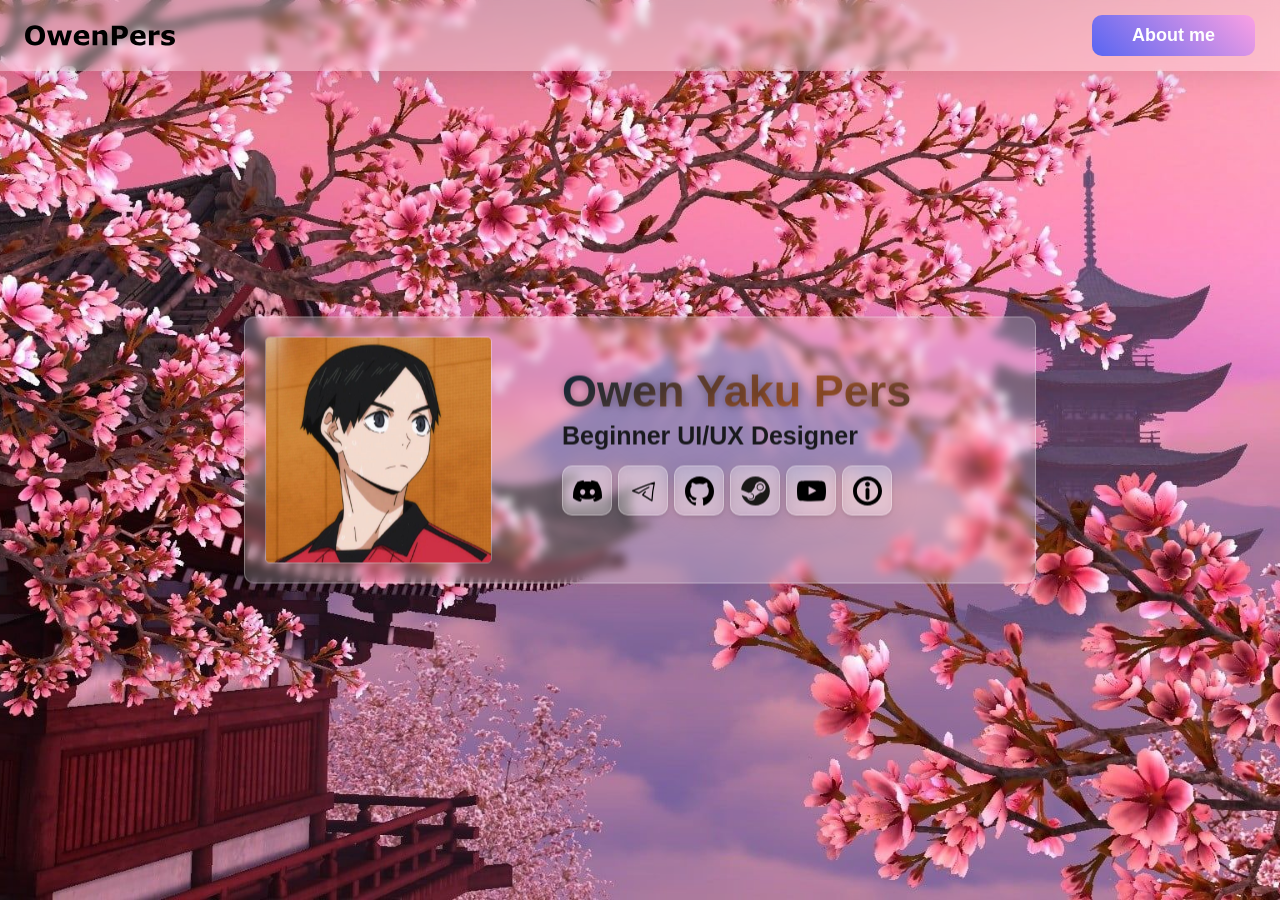
==== index.html @ 0f662122 "Add files via upload" ====
<!DOCTYPE html>
<html lang="ru">
<head>
    <meta charset="UTF-8">
    <link rel="icon" href="favicon.ico">
    <meta name="viewport" content="width=device-width, initial-scale=1.0">
    <link rel="stylesheet" href="style.css">
    <title>OwenPers</title>
</head>

<body>
    <header class="header">
        <div class="header__container">
            <nav class="header__nav">
                <img src="images/LOGO.svg" alt="" class="logo">
                <!-- <ul class="header__list">
                    <li class="header__list-item">
                        <a class="header__list-link active" href="index.html">Home</a>
                    </li>
                    <li class="header__list-item">
                        <a class="header__list-link" href="about.html">About me</a>
                    </li>
                </ul> -->
                <!-- <a href="https://discord.gg/2BnFRdvDfA" class="header__button" target="_blank">Discord Server</a> -->
                 <a href="about.html" class="header__button" title="learn more">About me</a>
            </nav>
        </div>
    </header>
    <main>
        <section class="hero">
            <div class="hero__container">
                <img src="images/avatar/ava.jpg" class="hero__avatar" alt="">
                <div class="hero__content">
                    <div class="hero__text">
                        <h1 class="hero__title">
                            Owen Yaku Pers
                        </h1>
                        <p class="hero__desc">
                            Beginner UI/UX Designer
                        </p>
                    </div>
                    <div class="hero__social">
                        <ul class="hero__list">
                            <li class="hero__list-item">
                                <a href="discord.com/users/971809780475756584" class="hero__list-link hero__list-link-ds" target="_blank"></a>
                            </li>
                            <li class="hero__list-item">
                                <a href="https://t.me/owpers" class="hero__list-link hero__list-link-tg" target="_blank"></a>
                            </li>
                            <li class="hero__list-item">
                                <a href="https://github.com/OwenPwer" class="hero__list-link hero__list-link-gh" target="_blank"></a>
                            </li>
                            <li class="hero__list-item">
                                <a href="https://steamcommunity.com/id/owenpers/" class="hero__list-link hero__list-link-st"></a>
                            </li>
                            <li class="hero__list-item">
                                <a href="https://www.youtube.com/@OwenPersik" class="hero__list-link hero__list-link-yt" target="_blank"></a>
                            </li>
                            <li class="hero__list-item">
                                <a href="https://discord.gg/2BnFRdvDfA" class="hero__list-link hero__list-link-info" target="_blank"></a>
                            </li>
                        </ul>
                    </div>
                </div>
            </div>
        </section>
    </main>

    <div class="background"></div>
</body>

</html>
---- style.css ----
:root {
    --dark: #19191D;
    --gray: #696871;
    --underlinecolor: #23A9F2;
    --discord: #5865F2;
} 
* {
    margin: 0;
    padding: 0;
}

@view-transition {
  navigation: auto;
}

h1, p {
    color: var(--dark);
}

a {
    text-decoration: none;
}

ul {
    list-style: none;
}

body {
    font-family: 'Segoe UI', Tahoma, Verdana, sans-serif;
}

.logo {
    max-width: 150px;
}

.header {
    padding-block: 15px;
    padding-inline: 25px;
    background: rgba(255, 255, 255, 0.3);
    border-radius: 0px;
    box-shadow: 0 4px 30px rgba(0, 0, 0, 0.1);
    backdrop-filter: blur(4.9px);
    -webkit-backdrop-filter: blur(4.9px);
}

.header__container {
    margin-inline: auto;
    max-width: 100%;
}
.header__nav {
    display: flex;
    justify-content: space-between;
}
.header__list {
    display: flex;
    gap: 20px;
    align-items: center;
}
.header__list-link {
    font-weight: 700;
    letter-spacing: -0.47px;
    color: var(--gray);
    transition: color 0.3s;
}
.header__list-link.active {
    color: var(--dark);
    border-bottom: 2px solid var(--underlinecolor);
    padding-bottom: 3.14159265358979323846264338327950288419716939937510px;
}
.header__list-link:hover {
    color: var(--dark);
}
.header__button {
    font-weight: 700;
    font-size: 18px;
    color: white;
    padding: 10px 40px;
    background: linear-gradient(45deg, var(--discord), #FBA0E3);
    border-radius: 10px;
    transition: 0.3s;
}

.header__button:hover {
    animation: pulse 1s infinite;
}

@keyframes pulse {
    0% {
        box-shadow: 0 0 0 0 rgba(88, 101, 242, 0.7);
    }
    70% {
        box-shadow: 0 0 0 10px rgba(88, 101, 242, 0);
    }
    100% {
        box-shadow: 0 0 0 0 rgba(88, 101, 242, 0);
    }
}

.hero {
    padding-block: 100px;
}

.hero__container {
    width: 750px;
    height: 225px;
    padding: 20px;
    background: rgba(255, 255, 255, 0.2);
    border-radius: 10px;
    box-shadow: 0 4px 30px rgba(0, 0, 0, 0.1);
    backdrop-filter: blur(5px);
    -webkit-backdrop-filter: blur(5px);
    border: 1px solid rgba(255, 255, 255, 0.3);
    display: flex;
    align-items: center;
    position: absolute;
    top: 50%;
    left: 50%;
    transform: translate(-50%, -50%);
    gap: 70px;

}
.hero__avatar {
    width: 225px;
    height: 225px;
    border-radius: 5px;
    object-fit: cover;
    border: 1px solid rgba(255, 255, 255, 0.3);
}

.hero__text {
    font-weight: 700;
    font-family: Verdana, sans-serif;
}

.hero__title {
    font-size: 45px;
    margin: 0 0 4px;
    background: linear-gradient(145deg, #0D2B45, #B45E2E, #0D2B45);
    -webkit-background-clip: text;
    background-clip: text;
    color: transparent;
    text-shadow: 0 0 8px rgba(0, 0, 0, 0.35);
    background-size: 100% 300%;
    animation: h1gra 2.5s linear infinite;
}

.hero__title-alt {
    margin: 0 0 4px;
    background: linear-gradient(145deg, #0D2B45, #B45E2E, #0D2B45);
    -webkit-background-clip: text;
    background-clip: text;
    color: transparent;
    text-shadow: 0 0 8px rgba(0, 0, 0, 0.35);
    background-size: 100% 300%;
    animation: h1gra 2.5s linear infinite;
}

@keyframes h1gra {
    0% {
        background-position: 50% 0%;
    }
    50% {
        background-position: 50% 100%;
    }
    100% {
        background-position: 50% 0%;
    }
}

.hero__desc {
    font-size: 25px;
    color: var(--dark);
}

.hero__list {
    padding-block: 15px;
    display: flex;
    gap: 6px;
    align-items: center;
    padding-left: 0; 
}


.hero__list-link {
    width: 50px;
    height: 50px; 
    display: inline-flex;
    align-items: center;
    justify-content: center;
    background: rgba(255, 255, 255, 0.2);
    border-radius: 10px;
    box-shadow: 0 4px 30px rgba(0, 0, 0, 0.1), 0 2px 4px rgba(0, 0, 0, 0.1);
    backdrop-filter: blur(5px);
    -webkit-backdrop-filter: blur(5px);
    border: 1px solid rgba(255, 255, 255, 0.3);
    box-sizing: border-box;
    transition: all 0.2s ease;
    background-position: center;
    background-repeat: no-repeat;
    background-size: 60% 60%;
}

.hero__list-link:hover {
    opacity: 1;
    width: 45px;
    height: 45px;
    background-color: rgba(255, 255, 255, 0.4);
    border-color: rgba(255, 255, 255, 0.9);
    background-position: center;
    background-repeat: no-repeat;
    background-size: 60% 60%;
}

.hero__list-link-ds, .hero__list-link-tg, .hero__list-link-gh, .hero__list-link-yt, .hero__list-link-st, hero__list-link-info {
    background-position: center;
    background-repeat: no-repeat;
    background-size: 60% 60%;
}

.hero__list-link-ds {
    background-image: url('images/social/ds.svg');
}
.hero__list-link-tg {
    background-image: url('images/social/tg.svg');
}
.hero__list-link-gh {
    background-image: url('images/social/gh.svg');
}
.hero__list-link-yt {
    background-image: url('images/social/yt.svg');
}
.hero__list-link-st {
    background-image: url('images/social/st.svg');
}
.hero__list-link-info {
    background-image: url('images/social/info.svg');
}

.main {
    padding-block: 100px;
}

.main__content {
    display: flex;
    flex-direction: row;
    align-items: flex-start;
    gap: 45px;
} 

.main__container {
    width: 1035px;
    height: auto;
    padding: 20px;
    background: rgba(255, 255, 255, 0.2);
    border-radius: 10px;
    box-shadow: 0 4px 30px rgba(0, 0, 0, 0.1);
    backdrop-filter: blur(5px);
    -webkit-backdrop-filter: blur(5px);
    border: 1px solid rgba(255, 255, 255, 0.3);
    display: flex;
    position: absolute;
    top: 50%;
    left: 50%;
    transform: translate(-50%, -50%);
}

.main__avatar {
    width: 210px;
    height: 210px;
    border-radius: 5px;
    object-fit: cover;
    border: 1px solid rgba(255, 255, 255, 0.3);
    margin-top: 15px;
    margin-left: 15px;
}

.main__title {
    margin: 0;
}

.main__text-content {
    background: rgba(255, 255, 255, 0.2);
    border-radius: 10px;
    box-shadow: 0 4px 30px rgba(0, 0, 0, 0.1);
    backdrop-filter: blur(5px);
    -webkit-backdrop-filter: blur(5px);
    border: 1px solid rgba(255, 255, 255, 0.3);
    display: flex;
    flex-direction: column; /* Добавляем, чтобы элементы шли вертикально */
    padding: 15px; /* Вместо padding-block используем padding */
    margin-top: 20px;
    max-height: 212px;
}

.main__desc {
    font-weight: 500;
    font-size: 20px;
    margin-top: 10px;
}

.main__desc p {
    margin: 0; 
}

.backgr {
    height: 100vh;
    background-image: url('images/bg/8.jpg');
    background-size: cover;
    background-repeat: no-repeat;
    background-position: center;
    position: absolute;
    top: 0;
    left: 0;
    width: 100%;
    z-index: -1;
}


.background {
    height: 100vh;
    background-image: url('images/bg/5.jpg');
    background-size: cover;
    background-repeat: no-repeat;
    background-position: center;
    position: absolute;
    top: 0;
    left: 0;
    width: 100%;
    z-index: -1;
}
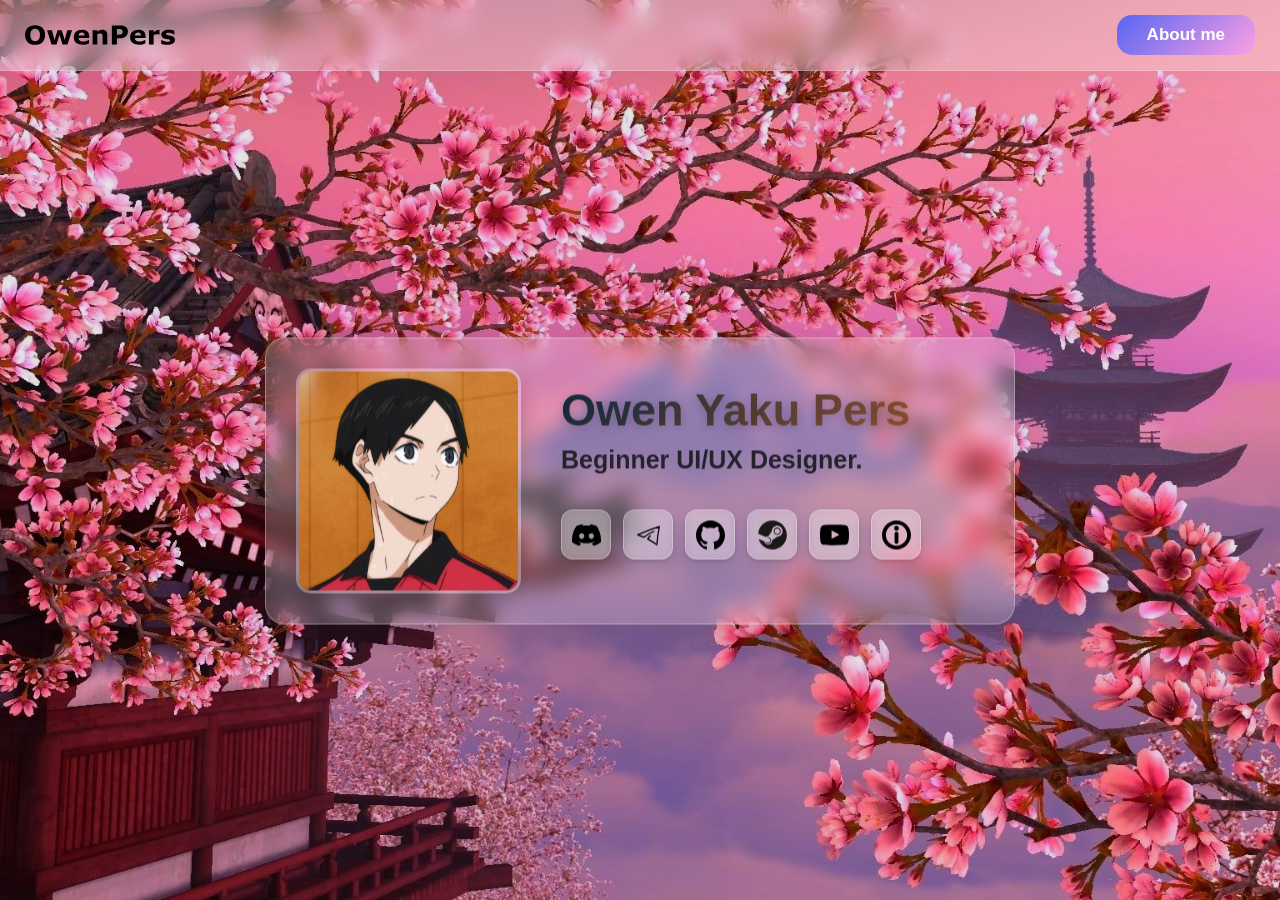
==== commit 3a85b668: "Add files via upload" ====
--- a/index.html
+++ b/index.html
@@ -5,59 +5,81 @@
     <link rel="icon" href="favicon.ico">
     <meta name="viewport" content="width=device-width, initial-scale=1.0">
     <link rel="stylesheet" href="style.css">
-    <title>OwenPers</title>
+    <title>Owen Pers | UI/UX Designer</title>
+    <meta name="description" content="Owen Yaku Pers - начинающий UI/UX дизайнер">
 </head>
 
 <body>
     <header class="header">
         <div class="header__container">
             <nav class="header__nav">
-                <img src="images/LOGO.svg" alt="" class="logo">
-                <!-- <ul class="header__list">
-                    <li class="header__list-item">
-                        <a class="header__list-link active" href="index.html">Home</a>
-                    </li>
-                    <li class="header__list-item">
-                        <a class="header__list-link" href="about.html">About me</a>
-                    </li>
-                </ul> -->
-                <!-- <a href="https://discord.gg/2BnFRdvDfA" class="header__button" target="_blank">Discord Server</a> -->
-                 <a href="about.html" class="header__button" title="learn more">About me</a>
+                <img src="images/LOGO.svg" alt="Owen Pers logo" class="logo" loading="lazy">
+                <a href="about.html" class="header__button" title="Learn more about me">About me</a>
             </nav>
         </div>
     </header>
+
     <main>
-        <section class="hero">
+        <section class="hero" aria-labelledby="hero-title">
             <div class="hero__container">
-                <img src="images/avatar/ava.jpg" class="hero__avatar" alt="">
+                <img src="images/avatar/ava.jpg" 
+                     class="hero__avatar" 
+                     alt="Owen Yaku Pers avatar"
+                     loading="lazy">
+                
                 <div class="hero__content">
                     <div class="hero__text">
-                        <h1 class="hero__title">
+                        <h1 class="hero__title" id="hero-title">
                             Owen Yaku Pers
                         </h1>
                         <p class="hero__desc">
-                            Beginner UI/UX Designer
+                            Beginner UI/UX Designer.
                         </p>
                     </div>
+                    
                     <div class="hero__social">
                         <ul class="hero__list">
                             <li class="hero__list-item">
-                                <a href="discord.com/users/971809780475756584" class="hero__list-link hero__list-link-ds" target="_blank"></a>
+                                <a href="https://discord.com/users/971809780475756584" 
+                                   class="hero__list-link hero__list-link-ds" 
+                                   target="_blank" 
+                                   rel="noopener noreferrer"
+                                   aria-label="Discord profile"></a>
                             </li>
                             <li class="hero__list-item">
-                                <a href="https://t.me/owpers" class="hero__list-link hero__list-link-tg" target="_blank"></a>
+                                <a href="https://t.me/owpers" 
+                                   class="hero__list-link hero__list-link-tg" 
+                                   target="_blank" 
+                                   rel="noopener noreferrer"
+                                   aria-label="Telegram channel"></a>
                             </li>
                             <li class="hero__list-item">
-                                <a href="https://github.com/OwenPwer" class="hero__list-link hero__list-link-gh" target="_blank"></a>
+                                <a href="https://github.com/OwenPwer" 
+                                   class="hero__list-link hero__list-link-gh" 
+                                   target="_blank" 
+                                   rel="noopener noreferrer"
+                                   aria-label="GitHub profile"></a>
                             </li>
                             <li class="hero__list-item">
-                                <a href="https://steamcommunity.com/id/owenpers/" class="hero__list-link hero__list-link-st"></a>
+                                <a href="https://steamcommunity.com/id/owenpers/" 
+                                   class="hero__list-link hero__list-link-st"
+                                   target="_blank" 
+                                   rel="noopener noreferrer"
+                                   aria-label="Steam profile"></a>
                             </li>
                             <li class="hero__list-item">
-                                <a href="https://www.youtube.com/@OwenPersik" class="hero__list-link hero__list-link-yt" target="_blank"></a>
+                                <a href="https://www.youtube.com/@OwenPersik" 
+                                   class="hero__list-link hero__list-link-yt" 
+                                   target="_blank" 
+                                   rel="noopener noreferrer"
+                                   aria-label="YouTube channel"></a>
                             </li>
                             <li class="hero__list-item">
-                                <a href="https://discord.gg/2BnFRdvDfA" class="hero__list-link hero__list-link-info" target="_blank"></a>
+                                <a href="https://discord.gg/2BnFRdvDfA" 
+                                   class="hero__list-link hero__list-link-info" 
+                                   target="_blank" 
+                                   rel="noopener noreferrer"
+                                   aria-label="Discord server"></a>
                             </li>
                         </ul>
                     </div>
@@ -66,7 +88,6 @@
         </section>
     </main>
 
-    <div class="background"></div>
+    <div class="background" role="presentation" aria-hidden="true"></div>
 </body>
-
-</html> +</html>
--- a/style.css
+++ b/style.css
@@ -4,146 +4,239 @@
     --underlinecolor: #23A9F2;
     --discord: #5865F2;
 } 
+
 * {
     margin: 0;
     padding: 0;
-}
-
-@view-transition {
-  navigation: auto;
-}
-
+    box-sizing: border-box; /* чтобы padding не ломал верстку */
+}
+
+/* экспериментировал с переходами между страницами */
+@media (prefers-reduced-motion: reduce) {
+  @view-transition {
+    navigation: none;
+  }
+}
+
+/* базовые стили */
 h1, p {
     color: var(--dark);
 }
 
 a {
-    text-decoration: none;
+    text-decoration: none; /* убрал подчеркивание, надоело */
 }
 
 ul {
-    list-style: none;
+    list-style: none; /* убираем точки у списков */
 }
 
 body {
     font-family: 'Segoe UI', Tahoma, Verdana, sans-serif;
-}
-
-.logo {
-    max-width: 150px;
-}
-
+    margin: 0;
+    min-height: 100vh;
+    background-image: url('images/bg/lmao.jpg');
+    background-size: cover;
+    background-repeat: no-repeat;
+    background-position: center;
+    /* чет прикольный фон получился */
+}
+
+/* ===== ШАПКА ===== */
 .header {
-    padding-block: 15px;
-    padding-inline: 25px;
+    position: sticky;
+    top: 0;
+    z-index: 100; /* чтобы быть поверх всего */
+    padding: 15px 25px;
     background: rgba(255, 255, 255, 0.3);
-    border-radius: 0px;
-    box-shadow: 0 4px 30px rgba(0, 0, 0, 0.1);
-    backdrop-filter: blur(4.9px);
-    -webkit-backdrop-filter: blur(4.9px);
+    backdrop-filter: blur(10px); /* матовое стекло */
+    -webkit-backdrop-filter: blur(10px); /* для Safari */
+    border-bottom: 1px solid rgba(255, 255, 255, 0.2);
 }
 
 .header__container {
     margin-inline: auto;
     max-width: 100%;
 }
+
 .header__nav {
     display: flex;
     justify-content: space-between;
-}
+    align-items: center;
+}
+
+/* меню на будущее, пока не используется */
 .header__list {
     display: flex;
     gap: 20px;
     align-items: center;
 }
+
 .header__list-link {
     font-weight: 700;
-    letter-spacing: -0.47px;
+    letter-spacing: -0.47px; /* подогнал на глаз */
     color: var(--gray);
     transition: color 0.3s;
 }
+
 .header__list-link.active {
     color: var(--dark);
     border-bottom: 2px solid var(--underlinecolor);
-    padding-bottom: 3.14159265358979323846264338327950288419716939937510px;
-}
+    padding-bottom: 3.1415926px; /* было смешное число пи, сократил */
+}
+
 .header__list-link:hover {
     color: var(--dark);
 }
+
+/* кнопка "About me" / "Back" */
 .header__button {
+    font-family: 'Segoe UI', Tahoma, Verdana, sans-serif;
     font-weight: 700;
-    font-size: 18px;
+    font-size: 17px;
     color: white;
-    padding: 10px 40px;
-    background: linear-gradient(45deg, var(--discord), #FBA0E3);
-    border-radius: 10px;
-    transition: 0.3s;
+    padding: 10px 30px;
+    background: linear-gradient(135deg, var(--discord), #FBA0E3); /* градиент залипательный */
+    border-radius: 15px; /* скруглим побольше */
+    transition: all 0.3s ease;
+    border: none;
+    cursor: pointer;
+    display: inline-block;
 }
 
 .header__button:hover {
-    animation: pulse 1s infinite;
-}
-
+    box-shadow: 0 5px 20px rgba(88, 101, 242, 0.4);
+    animation: pulse 1.5s infinite; /* пульсация при наведении */
+}
+
+.header__button:focus-visible {
+    outline: 2px solid white;
+    outline-offset: 2px;
+}
+
+/* ===== ЛОГОТИП ===== */
+.logo {
+    max-width: 150px;
+    height: auto;
+    transition: opacity 0.3s ease;
+}
+
+.logo:hover {
+    opacity: 0.8; /* чуть прозрачнее */
+}
+
+/* ===== АНИМАЦИИ ===== */
+/* пульсация для кнопки */
 @keyframes pulse {
-    0% {
-        box-shadow: 0 0 0 0 rgba(88, 101, 242, 0.7);
-    }
-    70% {
-        box-shadow: 0 0 0 10px rgba(88, 101, 242, 0);
-    }
-    100% {
-        box-shadow: 0 0 0 0 rgba(88, 101, 242, 0);
-    }
-}
-
+    0% { box-shadow: 0 0 0 0 rgba(88, 101, 242, 0.7); }
+    70% { box-shadow: 0 0 0 10px rgba(88, 101, 242, 0); }
+    100% { box-shadow: 0 0 0 0 rgba(88, 101, 242, 0); }
+}
+
+/* старая анимация для заголовка, пока оставил */
+@keyframes h1gra {
+    0% { background-position: 50% 0%; }
+    50% { background-position: 50% 100%; }
+    100% { background-position: 50% 0%; }
+}
+
+/* новая анимация для градиента */
+@keyframes gradientFlow {
+    0% { background-position: 0% 50%; }
+    50% { background-position: 100% 50%; }
+    100% { background-position: 0% 50%; }
+}
+
+/* появление главного блока */
+@keyframes fadeInScale {
+    from {
+        opacity: 0;
+        transform: translate(-50%, -40%) scale(0.95);
+    }
+    to {
+        opacity: 1;
+        transform: translate(-50%, -50%) scale(1);
+    }
+}
+
+/* ===== ГЛАВНАЯ СТРАНИЦА ===== */
 .hero {
     padding-block: 100px;
-}
-
+    position: relative;
+    min-height: calc(100vh - 80px);
+    display: flex;
+    align-items: center;
+}
+
+/* основной контейнер с аватаркой */
 .hero__container {
-    width: 750px;
-    height: 225px;
-    padding: 20px;
+    width: min(750px, 90%);
+    height: auto;
+    min-height: 225px;
+    padding: 30px;
     background: rgba(255, 255, 255, 0.2);
-    border-radius: 10px;
-    box-shadow: 0 4px 30px rgba(0, 0, 0, 0.1);
-    backdrop-filter: blur(5px);
-    -webkit-backdrop-filter: blur(5px);
+    border-radius: 20px;
+    box-shadow: 0 8px 32px rgba(0, 0, 0, 0.1);
+    backdrop-filter: blur(10px);
+    -webkit-backdrop-filter: blur(10px);
     border: 1px solid rgba(255, 255, 255, 0.3);
     display: flex;
     align-items: center;
+    gap: 40px;
     position: absolute;
     top: 50%;
     left: 50%;
     transform: translate(-50%, -50%);
-    gap: 70px;
-
-}
+    transition: all 0.3s ease;
+    animation: fadeInScale 0.6s ease-out;
+}
+
+.hero__container:hover {
+    box-shadow: 0 12px 40px rgba(0, 0, 0, 0.15);
+    border-color: rgba(255, 255, 255, 0.5);
+}
+
+/* аватарка */
 .hero__avatar {
     width: 225px;
     height: 225px;
-    border-radius: 5px;
-    object-fit: cover;
-    border: 1px solid rgba(255, 255, 255, 0.3);
+    border-radius: 15px;
+    object-fit: cover; /* чтобы не растягивалась */
+    border: 3px solid rgba(255, 255, 255, 0.3);
+    box-shadow: 0 4px 20px rgba(0, 0, 0, 0.2);
+    transition: all 0.3s ease;
+}
+
+.hero__avatar:hover {
+    transform: scale(1.02) rotate(1deg); /* легкое вращение */
+    border-color: rgba(255, 255, 255, 0.6);
+}
+
+.hero__content {
+    flex: 1;
 }
 
 .hero__text {
     font-weight: 700;
-    font-family: Verdana, sans-serif;
-}
-
+    font-family: 'Segoe UI', Verdana, sans-serif;
+    margin-bottom: 20px;
+}
+
+/* заголовок с градиентом */
 .hero__title {
-    font-size: 45px;
-    margin: 0 0 4px;
+    font-size: clamp(32px, 5vw, 45px); /* адаптивный размер */
+    margin: 0 0 8px;
     background: linear-gradient(145deg, #0D2B45, #B45E2E, #0D2B45);
     -webkit-background-clip: text;
     background-clip: text;
     color: transparent;
-    text-shadow: 0 0 8px rgba(0, 0, 0, 0.35);
-    background-size: 100% 300%;
-    animation: h1gra 2.5s linear infinite;
-}
-
+    background-size: 200% 200%;
+    animation: gradientFlow 4s ease infinite;
+    text-shadow: 0 2px 10px rgba(0, 0, 0, 0.2);
+    line-height: 1.2;
+}
+
+/* альтернативный заголовок (для about) */
 .hero__title-alt {
     margin: 0 0 4px;
     background: linear-gradient(145deg, #0D2B45, #B45E2E, #0D2B45);
@@ -155,176 +248,378 @@
     animation: h1gra 2.5s linear infinite;
 }
 
-@keyframes h1gra {
-    0% {
-        background-position: 50% 0%;
-    }
-    50% {
-        background-position: 50% 100%;
-    }
-    100% {
-        background-position: 50% 0%;
-    }
-}
-
+/* описание */
 .hero__desc {
-    font-size: 25px;
+    font-size: clamp(18px, 3vw, 25px);
     color: var(--dark);
-}
-
+    margin: 0;
+    opacity: 0.9;
+    position: relative;
+    display: inline-block;
+}
+
+/* подчеркивание при наведении */
+.hero__desc::after {
+    content: '';
+    position: absolute;
+    bottom: -5px;
+    left: 0;
+    width: 0;
+    height: 2px;
+    background: linear-gradient(90deg, var(--discord), #FBA0E3);
+    transition: width 0.3s ease;
+}
+
+.hero__text:hover .hero__desc::after {
+    width: 100%;
+}
+
+/* ===== СОЦИАЛЬНЫЕ ИКОНКИ ===== */
 .hero__list {
     padding-block: 15px;
     display: flex;
-    gap: 6px;
+    gap: 12px;
     align-items: center;
-    padding-left: 0; 
-}
-
-
+    padding-left: 0;
+    margin: 0;
+    flex-wrap: wrap; /* чтобы на мобилке переносились */
+}
+
+.hero__list-item {
+    list-style: none;
+}
+
+/* базовый стиль для всех иконок */
 .hero__list-link {
     width: 50px;
-    height: 50px; 
+    height: 50px;
     display: inline-flex;
     align-items: center;
     justify-content: center;
     background: rgba(255, 255, 255, 0.2);
-    border-radius: 10px;
-    box-shadow: 0 4px 30px rgba(0, 0, 0, 0.1), 0 2px 4px rgba(0, 0, 0, 0.1);
+    border-radius: 12px;
+    box-shadow: 0 4px 15px rgba(0, 0, 0, 0.1), 0 2px 4px rgba(0, 0, 0, 0.1);
     backdrop-filter: blur(5px);
     -webkit-backdrop-filter: blur(5px);
     border: 1px solid rgba(255, 255, 255, 0.3);
-    box-sizing: border-box;
-    transition: all 0.2s ease;
+    transition: all 0.25s cubic-bezier(0.4, 0, 0.2, 1);
     background-position: center;
     background-repeat: no-repeat;
     background-size: 60% 60%;
-}
-
-.hero__list-link:hover {
-    opacity: 1;
-    width: 45px;
-    height: 45px;
-    background-color: rgba(255, 255, 255, 0.4);
-    border-color: rgba(255, 255, 255, 0.9);
-    background-position: center;
-    background-repeat: no-repeat;
-    background-size: 60% 60%;
-}
-
-.hero__list-link-ds, .hero__list-link-tg, .hero__list-link-gh, .hero__list-link-yt, .hero__list-link-st, hero__list-link-info {
-    background-position: center;
-    background-repeat: no-repeat;
-    background-size: 60% 60%;
-}
-
-.hero__list-link-ds {
-    background-image: url('images/social/ds.svg');
-}
-.hero__list-link-tg {
-    background-image: url('images/social/tg.svg');
-}
-.hero__list-link-gh {
-    background-image: url('images/social/gh.svg');
-}
-.hero__list-link-yt {
-    background-image: url('images/social/yt.svg');
-}
-.hero__list-link-st {
-    background-image: url('images/social/st.svg');
-}
-.hero__list-link-info {
-    background-image: url('images/social/info.svg');
-}
-
-.main {
-    padding-block: 100px;
-}
-
-.main__content {
-    display: flex;
-    flex-direction: row;
-    align-items: flex-start;
-    gap: 45px;
-} 
-
-.main__container {
-    width: 1035px;
-    height: auto;
-    padding: 20px;
-    background: rgba(255, 255, 255, 0.2);
-    border-radius: 10px;
-    box-shadow: 0 4px 30px rgba(0, 0, 0, 0.1);
-    backdrop-filter: blur(5px);
-    -webkit-backdrop-filter: blur(5px);
-    border: 1px solid rgba(255, 255, 255, 0.3);
-    display: flex;
+    position: relative;
+    overflow: hidden;
+}
+
+/* эффект волны при наведении */
+.hero__list-link::before {
+    content: '';
     position: absolute;
     top: 50%;
     left: 50%;
+    width: 0;
+    height: 0;
+    border-radius: 50%;
+    background: rgba(255, 255, 255, 0.3);
     transform: translate(-50%, -50%);
-}
-
-.main__avatar {
-    width: 210px;
-    height: 210px;
-    border-radius: 5px;
+    transition: width 0.3s, height 0.3s;
+}
+
+.hero__list-link:hover {
+    transform: translateY(-5px) scale(1.1);
+    background-color: rgba(255, 255, 255, 0.4);
+    border-color: rgba(255, 255, 255, 0.9);
+    box-shadow: 0 8px 20px rgba(0, 0, 0, 0.2);
+}
+
+.hero__list-link:hover::before {
+    width: 100px;
+    height: 100px;
+}
+
+.hero__list-link:active {
+    transform: translateY(-2px) scale(0.95);
+}
+
+.hero__list-link:focus-visible {
+    outline: 2px solid var(--discord);
+    outline-offset: 2px;
+    transform: scale(1.05);
+}
+
+/* иконки соцсетей */
+.hero__list-link-ds {
+    background-image: url('images/social/ds.svg');
+}
+.hero__list-link-tg {
+    background-image: url('images/social/tg.svg');
+}
+.hero__list-link-gh {
+    background-image: url('images/social/gh.svg');
+}
+.hero__list-link-yt {
+    background-image: url('images/social/yt.svg');
+}
+.hero__list-link-st {
+    background-image: url('images/social/st.svg');
+}
+.hero__list-link-info {
+    background-image: url('images/social/info.svg');
+}
+
+/* ===== СТРАНИЦА "О СЕБЕ" ===== */
+.about {
+    min-height: calc(100vh - 80px);
+    display: flex;
+    align-items: center;
+    padding: 20px;
+}
+
+.about__container {
+    max-width: 1100px;
+    margin: 0 auto;
+    width: 100%;
+}
+
+.about__card {
+    display: grid;
+    grid-template-columns: auto 1fr;
+    gap: 30px;
+    background: rgba(255, 255, 255, 0.2);
+    border-radius: 20px;
+    box-shadow: 0 8px 32px rgba(0, 0, 0, 0.1);
+    backdrop-filter: blur(10px);
+    -webkit-backdrop-filter: blur(10px);
+    border: 1px solid rgba(255, 255, 255, 0.3);
+    padding: 30px;
+    transition: transform 0.3s ease;
+    align-items: stretch; /* чтобы дочерние элементы растягивались на всю высоту */
+}
+
+.about__avatar {
+    width: 240px;
+    height: 240px;
+    border-radius: 15px;
     object-fit: cover;
-    border: 1px solid rgba(255, 255, 255, 0.3);
-    margin-top: 15px;
-    margin-left: 15px;
-}
-
-.main__title {
+    border: 3px solid rgba(255, 255, 255, 0.3);
+    box-shadow: 0 4px 20px rgba(0, 0, 0, 0.2);
+    transition: all 0.3s ease;
+}
+
+.about__avatar:hover {
+    transform: scale(1.02);
+    border-color: rgba(255, 255, 255, 0.6);
+}
+
+.about__content {
+    display: flex;
+    flex-direction: column;
+    justify-content: center;
+    gap: 15px;
+    height: 100%;
+}
+
+.about__title {
+    font-size: 32px;
     margin: 0;
-}
-
-.main__text-content {
-    background: rgba(255, 255, 255, 0.2);
-    border-radius: 10px;
-    box-shadow: 0 4px 30px rgba(0, 0, 0, 0.1);
+    background: linear-gradient(130deg,#30CFD0, #330867);
+    -webkit-background-clip: text;
+    background-clip: text;
+    color: transparent;
+    background-size: 300% 300%;
+    animation: gradientFlow 4s ease-in-out infinite;
+    font-weight: 700;
+    text-shadow: 0 2px 15px rgba(0, 0, 0, 0.2);
+}
+
+.about__bio {
+    background: rgba(255, 255, 255, 0.15);
+    border-radius: 15px;
+    padding: 20px;
     backdrop-filter: blur(5px);
-    -webkit-backdrop-filter: blur(5px);
-    border: 1px solid rgba(255, 255, 255, 0.3);
-    display: flex;
-    flex-direction: column; /* Добавляем, чтобы элементы шли вертикально */
-    padding: 15px; /* Вместо padding-block используем padding */
-    margin-top: 20px;
-    max-height: 212px;
-}
-
-.main__desc {
-    font-weight: 500;
-    font-size: 20px;
-    margin-top: 10px;
-}
-
-.main__desc p {
-    margin: 0; 
-}
-
-.backgr {
-    height: 100vh;
-    background-image: url('images/bg/8.jpg');
-    background-size: cover;
-    background-repeat: no-repeat;
-    background-position: center;
-    position: absolute;
-    top: 0;
-    left: 0;
-    width: 100%;
-    z-index: -1;
-}
-
-
+    border: 1px solid rgba(255, 255, 255, 0.2);
+    margin: 0;
+}
+
+.about__text {
+    font-size: 19px;
+    line-height: 1.6; /* для читабельности */
+    color: var(--dark);
+    margin: 0 0 10px 0;
+}
+
+.about__text:last-child {
+    margin-bottom: 0;
+}
+
+/* ===== ФОН ===== */
 .background {
     height: 100vh;
     background-image: url('images/bg/5.jpg');
     background-size: cover;
     background-repeat: no-repeat;
     background-position: center;
-    position: absolute;
+    position: fixed;
     top: 0;
     left: 0;
     width: 100%;
     z-index: -1;
+    filter: brightness(0.9) saturate(1.2); /* чуть настроил цвета */
+    transition: filter 0.3s ease;
+}
+
+/* ===== АДАПТИВНОСТЬ ===== */
+/* планшеты */
+@media (max-width: 768px) {
+    .hero__container {
+        flex-direction: column;
+        text-align: center;
+        gap: 20px;
+        width: 90%;
+        padding: 25px;
+    }
+
+    .hero__avatar {
+        width: 180px;
+        height: 180px;
+    }
+
+    .hero__list {
+        justify-content: center;
+    }
+
+    .hero__desc::after {
+        left: 50%;
+        transform: translateX(-50%);
+    }
+
+    .about__card {
+        grid-template-columns: 1fr;
+        text-align: center;
+        padding: 20px;
+    }
+
+    .about__avatar {
+        width: 200px;
+        height: 200px;
+        margin: 0 auto;
+    }
+
+    .about__title {
+        font-size: 28px;
+    }
+
+    .about__text {
+        font-size: 16px;
+    }
+}
+
+/* телефоны */
+@media (max-width: 480px) {
+    .hero__container {
+        padding: 20px;
+    }
+
+    .hero__avatar {
+        width: 150px;
+        height: 150px;
+    }
+
+    .hero__list-link {
+        width: 45px;
+        height: 45px;
+    }
+
+    .about {
+        padding: 10px;
+    }
+
+    .about__card {
+        padding: 15px;
+    }
+
+    .about__avatar {
+        width: 150px;
+        height: 150px;
+    }
+
+    .about__title {
+        font-size: 24px;
+    }
+}
+
+/* ===== ДОСТУПНОСТЬ ===== */
+/* для тех, кто не любит анимации */
+@media (prefers-reduced-motion: reduce) {
+    .hero__container,
+    .hero__avatar,
+    .hero__list-link,
+    .hero__title,
+    .hero__desc::after,
+    .about__card,
+    .about__avatar,
+    .header__button,
+    .logo {
+        animation: none;
+        transition: none;
+    }
+}
+
+/* темная тема
+@media (prefers-color-scheme: dark) {
+    .hero__container,
+    .about__card {
+        background: rgba(0, 0, 0, 0.3);
+    }
+    
+    .hero__desc,
+    .about__text {
+        color: #ffffff;
+    }
+    
+    .hero__list-link {
+        background: rgba(0, 0, 0, 0.3);
+    }
+} */
+
+/* чет еще хотел добавить, но забыл... */
+
+/* мелочи для about страницы */
+.about__signature {
+    font-size: 14px;
+    color: var(--dark);
+    margin-top: 10px;
+    font-style: italic;
+    opacity: 0.7;
+    transition: opacity 0.3s ease;
+}
+
+.about__signature:hover {
+    opacity: 1;
+}
+
+/* для мобильных переносов */
+.mobile-only {
+    display: none;
+}
+
+@media (max-width: 768px) {
+    .mobile-only {
+        display: block; /* или inline, зависит от контекста */
+        height: 0;
+        margin: 0;
+    }
+}
+
+/* если аватарка не загрузилась */
+.about__avatar[style*="background-color"] {
+    background-size: cover;
+    background-position: center;
+}
+
+/* эмодзи в тексте */
+.about__text {
+    /* чтобы эмодзи нормально отображались */
+    font-family: 'Segoe UI', 'Apple Color Emoji', 'BlinkMacSystemFont', 
+                 'Helvetica Neue', sans-serif;
+    font-weight: 700;
 }
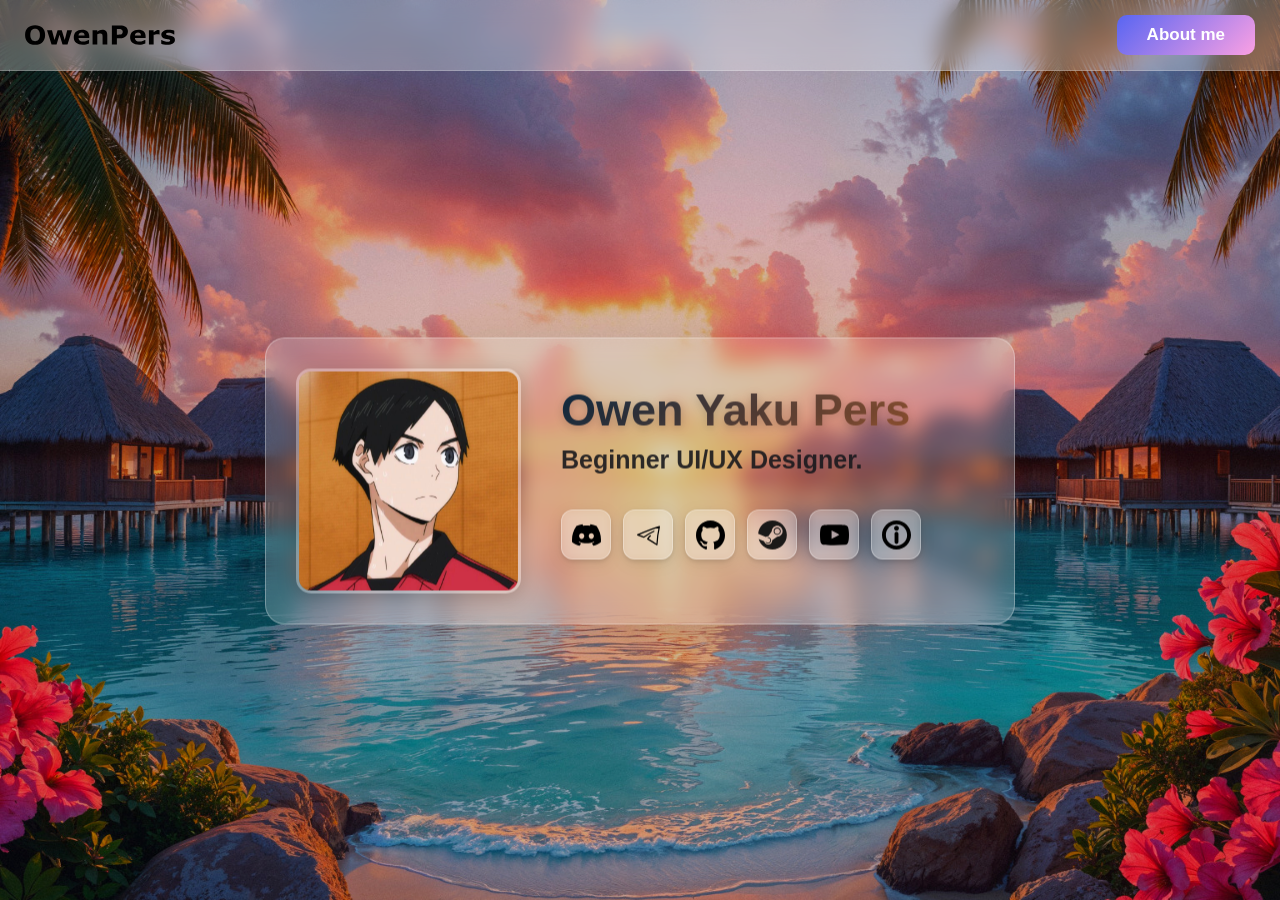
==== commit d71f14af: "Update index.html" ====
--- a/index.html
+++ b/index.html
@@ -1,5 +1,5 @@
 <!DOCTYPE html>
-<html lang="ru">
+<html lang="en">
 <head>
     <meta charset="UTF-8">
     <link rel="icon" href="favicon.ico">
@@ -90,4 +90,4 @@
 
     <div class="background" role="presentation" aria-hidden="true"></div>
 </body>
-</html>+</html>
--- a/style.css
+++ b/style.css
@@ -3,6 +3,7 @@
     --gray: #696871;
     --underlinecolor: #23A9F2;
     --discord: #5865F2;
+    --orange: #ffad33
 } 
 
 * {
@@ -97,7 +98,7 @@
     color: white;
     padding: 10px 30px;
     background: linear-gradient(135deg, var(--discord), #FBA0E3); /* градиент залипательный */
-    border-radius: 15px; /* скруглим побольше */
+    border-radius: 10px; /* скруглим побольше */
     transition: all 0.3s ease;
     border: none;
     cursor: pointer;
@@ -112,6 +113,19 @@
 .header__button:focus-visible {
     outline: 2px solid white;
     outline-offset: 2px;
+}
+/* кноп0чка аниме*/ 
+.header__button-alt {
+    font-family: 'Segoe UI', sans-serif;
+    font-weight: 700;
+    font-size: 17px;
+    color: white;
+    padding: 10px 30px;
+    background: linear-gradient(145deg, var(--orange), var(--gray));
+    border-radius: 10px;
+    border: none;
+    cursor: help;
+    display: inline-block;
 }
 
 /* ===== ЛОГОТИП ===== */
@@ -258,18 +272,6 @@
     display: inline-block;
 }
 
-/* подчеркивание при наведении */
-.hero__desc::after {
-    content: '';
-    position: absolute;
-    bottom: -5px;
-    left: 0;
-    width: 0;
-    height: 2px;
-    background: linear-gradient(90deg, var(--discord), #FBA0E3);
-    transition: width 0.3s ease;
-}
-
 .hero__text:hover .hero__desc::after {
     width: 100%;
 }
@@ -454,7 +456,7 @@
 /* ===== ФОН ===== */
 .background {
     height: 100vh;
-    background-image: url('images/bg/5.jpg');
+    background-image: url('images/bg/6.jpg');
     background-size: cover;
     background-repeat: no-repeat;
     background-position: center;
@@ -558,6 +560,7 @@
     .about__card,
     .about__avatar,
     .header__button,
+    .header__button-alt,
     .logo {
         animation: none;
         transition: none;
@@ -622,4 +625,26 @@
     font-family: 'Segoe UI', 'Apple Color Emoji', 'BlinkMacSystemFont', 
                  'Helvetica Neue', sans-serif;
     font-weight: 700;
-}+}
+
+.colorus {
+    background: linear-gradient(30deg, #418808, #B7D389);
+    -webkit-background-clip: text;
+    background-clip: text;
+    color: transparent;
+    background-size: 300% 300%;
+    animation: gradientFlow 8s ease-in-out infinite;
+    font-weight: 700;
+    text-shadow: 0 2px 15px rgba(0, 0, 0, 0.2);
+}
+
+.yaku {
+    background: linear-gradient(10deg, #8b0000, var(--dark));
+    -webkit-background-clip: text;
+    background-clip: text;
+    color: transparent;
+    background-size: 300% 300%;
+    animation: gradientFlow 8s ease-in-out infinite;
+    font-weight: 700;
+    text-shadow: 0 2px 15px rgba(0, 0, 0, 0.2);
+}
